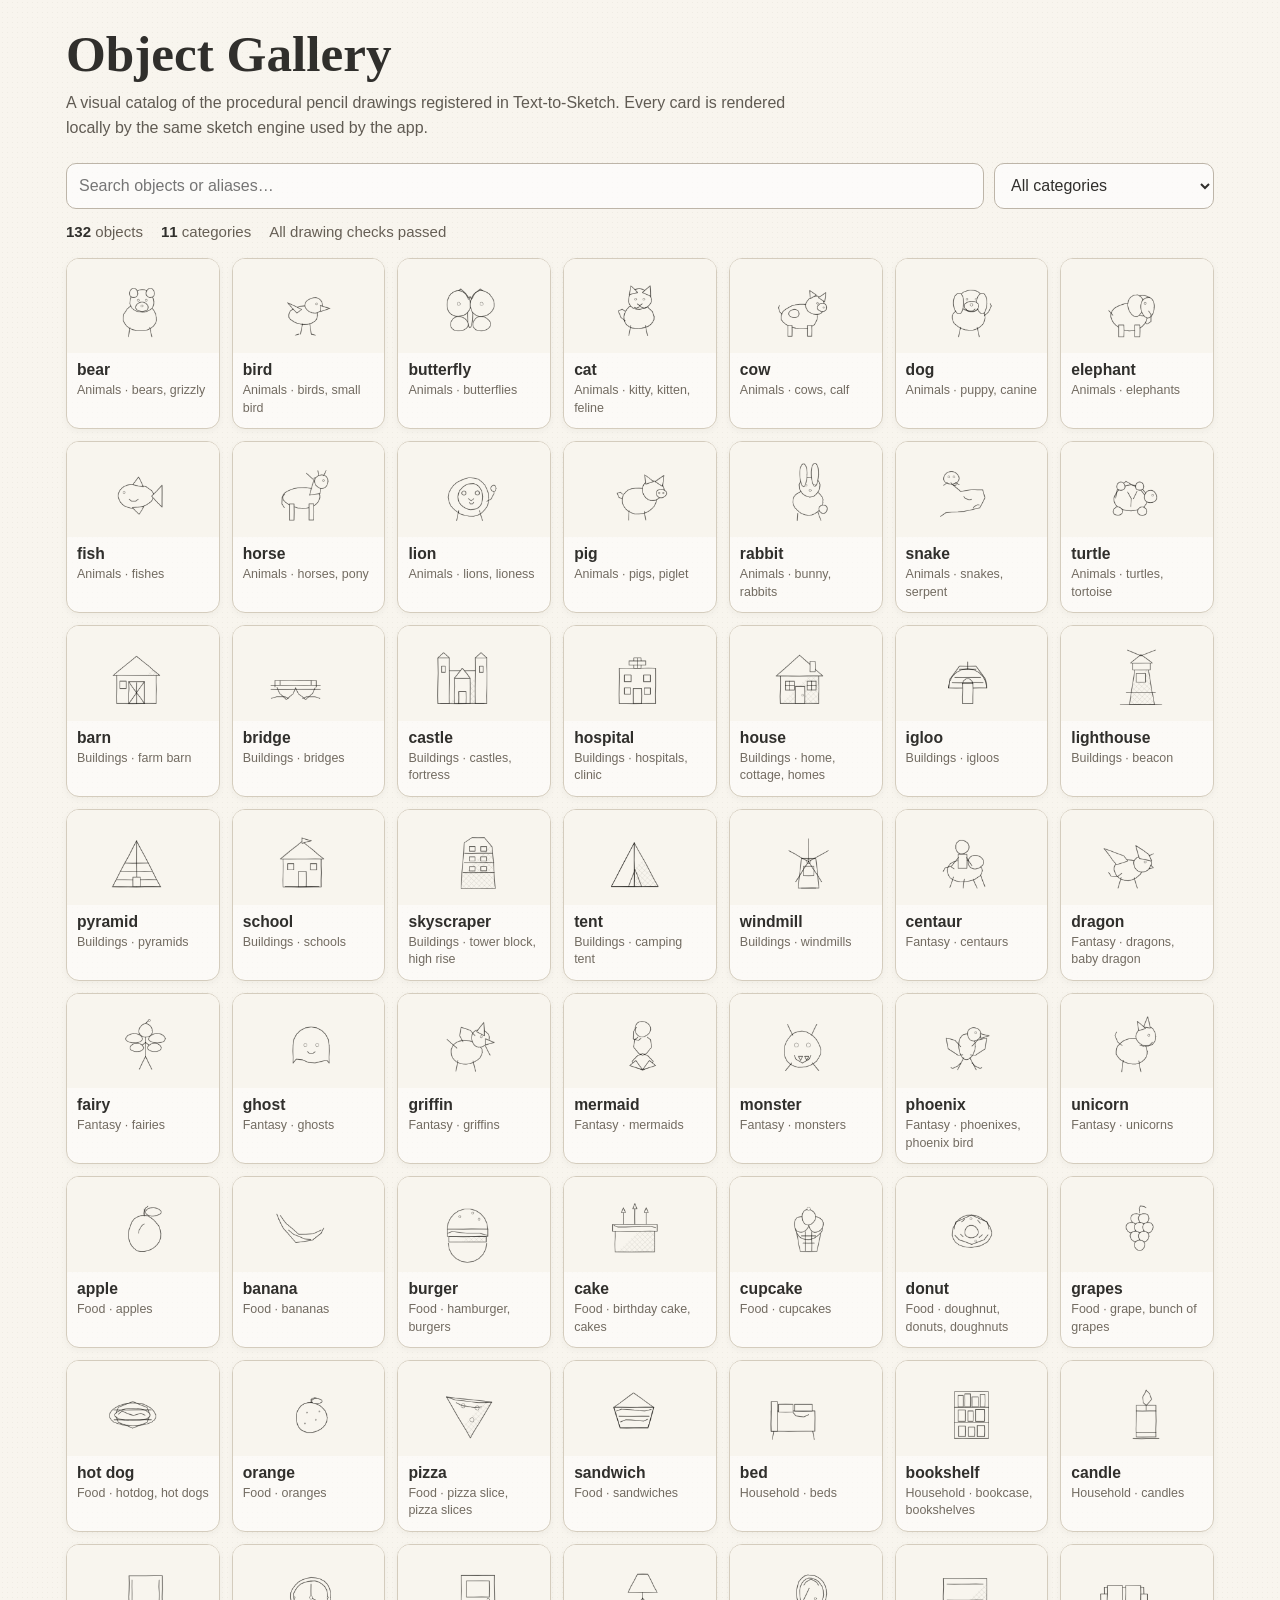
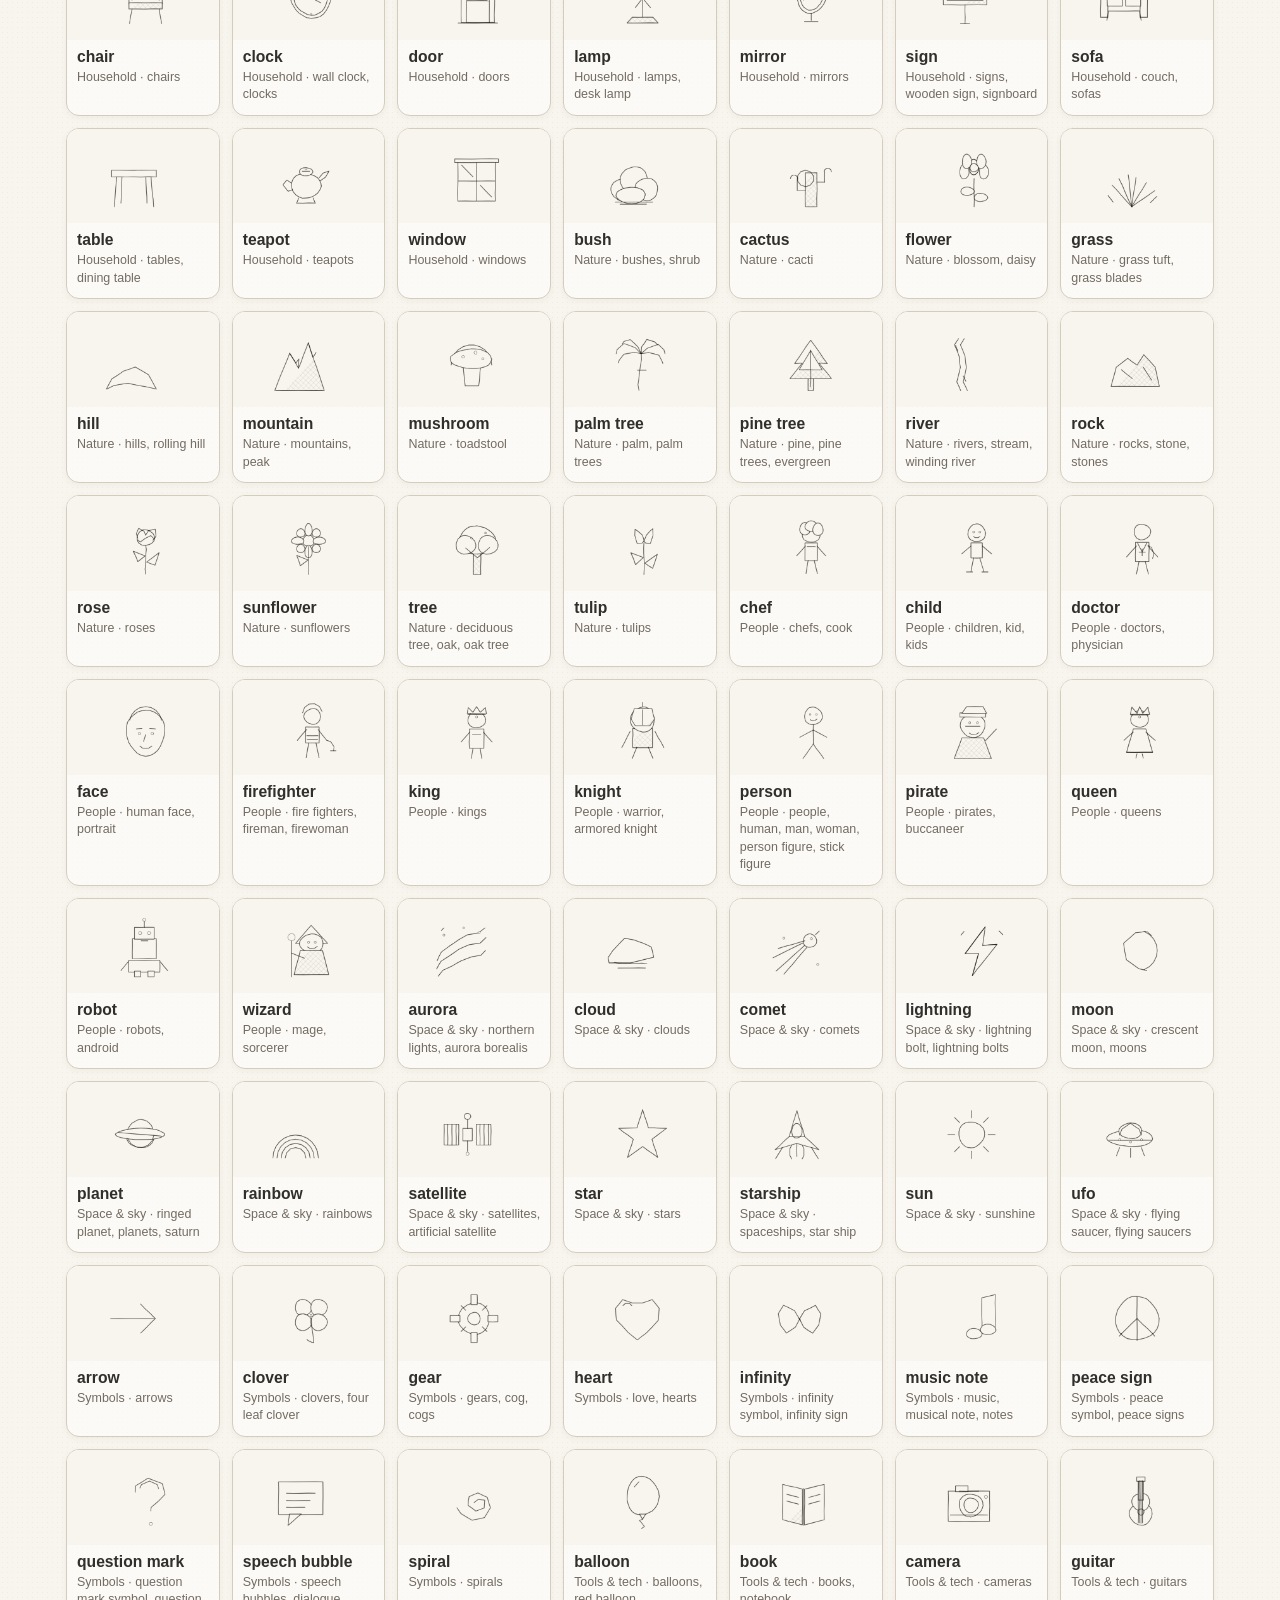
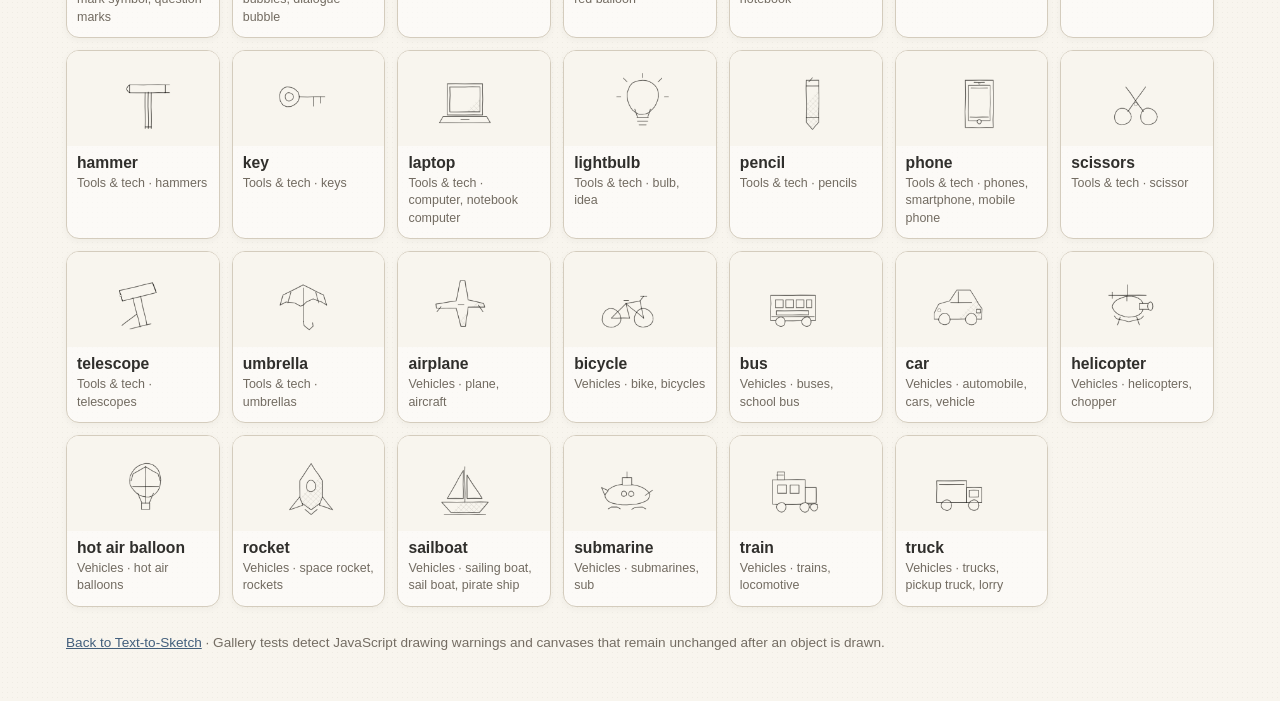
==== gallery.html @ 75f42b99 "Extract uploaded ZIP archives" ====
<!doctype html>
<html lang="en">
<head>
  <!-- gallery.html — visual catalog and drawing smoke-test for registered objects. -->
  <meta charset="utf-8">
  <meta name="viewport" content="width=device-width, initial-scale=1, viewport-fit=cover">
  <meta name="theme-color" content="#f8f5ee">
  <meta name="description" content="Browse the hand-drawn procedural object library included with Text-to-Sketch.">
  <title>Text-to-Sketch — Object Gallery</title>
  <style>
    :root {
      color-scheme: light;
      font-family: -apple-system, BlinkMacSystemFont, "Segoe UI", sans-serif;
      color: #302f2c;
      background: #f8f5ee;
    }
    * { box-sizing: border-box; }
    body {
      margin: 0;
      min-height: 100vh;
      background-color: #f8f5ee;
      background-image: radial-gradient(rgba(92, 78, 58, 0.055) 0.55px, transparent 0.55px);
      background-size: 5px 5px;
    }
    main { width: min(1180px, 100%); margin: 0 auto; padding: 24px 16px 48px; }
    header { margin-bottom: 22px; }
    h1 { margin: 0 0 8px; font-family: Georgia, "Times New Roman", serif; font-size: clamp(2rem, 7vw, 3.2rem); font-weight: 600; }
    .intro { max-width: 720px; margin: 0; color: #605b53; line-height: 1.55; }
    .toolbar { display: grid; grid-template-columns: minmax(0, 1fr) minmax(150px, 220px); gap: 10px; margin: 20px 0 14px; }
    input, select {
      width: 100%; min-height: 46px; border: 1px solid #bdb5a8; border-radius: 10px;
      padding: 10px 12px; background: rgba(255,255,255,.65); color: #302f2c; font: inherit;
    }
    input:focus, select:focus, a:focus-visible { outline: 3px solid #617f9f; outline-offset: 2px; }
    .summary { display: flex; flex-wrap: wrap; gap: 8px 18px; align-items: center; margin: 0 0 18px; color: #665f55; font-size: .94rem; }
    .summary strong { color: #302f2c; font-variant-numeric: tabular-nums; }
    .gallery { display: grid; grid-template-columns: repeat(auto-fill, minmax(148px, 1fr)); gap: 12px; }
    .object-card {
      min-width: 0; overflow: hidden; border: 1px solid #d4ccbd; border-radius: 13px;
      background: rgba(255,255,255,.56); box-shadow: 0 2px 7px rgba(48, 41, 30, .045);
    }
    .object-card canvas { display: block; width: 100%; height: auto; aspect-ratio: 240 / 150; background: #f8f5ee; }
    .card-copy { padding: 8px 10px 11px; }
    .card-copy h2 { margin: 0 0 3px; font-size: .98rem; font-weight: 650; overflow-wrap: anywhere; }
    .card-copy p { margin: 0; color: #726b61; font-size: .78rem; line-height: 1.4; overflow-wrap: anywhere; }
    .failed { border-color: #a7463c; background: #fff4f0; }
    .failed .card-copy p { color: #8a3028; }
    .empty { padding: 26px 12px; color: #665f55; text-align: center; border: 1px dashed #bdb5a8; border-radius: 12px; }
    footer { margin-top: 26px; color: #746d63; font-size: .85rem; line-height: 1.5; }
    footer a { color: #435f7c; }
    @media (max-width: 520px) {
      main { padding: 18px 12px 32px; }
      .toolbar { grid-template-columns: 1fr; }
      .gallery { grid-template-columns: repeat(2, minmax(0, 1fr)); gap: 9px; }
      .card-copy { padding: 7px 8px 9px; }
    }
    @media (prefers-reduced-motion: no-preference) {
      .object-card { transition: transform 120ms ease, box-shadow 120ms ease; }
      .object-card:hover { transform: translateY(-2px); box-shadow: 0 5px 14px rgba(48, 41, 30, .08); }
    }
  </style>
</head>
<body>
  <main>
    <header>
      <h1>Object Gallery</h1>
      <p class="intro">A visual catalog of the procedural pencil drawings registered in Text-to-Sketch. Every card is rendered locally by the same sketch engine used by the app.</p>
    </header>

    <div class="toolbar">
      <label>
        <span class="sr-only" style="position:absolute;width:1px;height:1px;padding:0;margin:-1px;overflow:hidden;clip:rect(0,0,0,0);white-space:nowrap;border:0">Search object names and aliases</span>
        <input id="search" type="search" placeholder="Search objects or aliases…" autocomplete="off">
      </label>
      <label>
        <span class="sr-only" style="position:absolute;width:1px;height:1px;padding:0;margin:-1px;overflow:hidden;clip:rect(0,0,0,0);white-space:nowrap;border:0">Filter by category</span>
        <select id="category">
          <option value="all">All categories</option>
          <option value="nature">Nature</option>
          <option value="animals">Animals</option>
          <option value="people">People</option>
          <option value="buildings">Buildings</option>
          <option value="vehicles">Vehicles</option>
          <option value="food">Food</option>
          <option value="household">Household</option>
          <option value="tools-tech">Tools &amp; tech</option>
          <option value="space-sky">Space &amp; sky</option>
          <option value="symbols">Symbols</option>
          <option value="fantasy">Fantasy</option>
        </select>
      </label>
    </div>

    <div class="summary" aria-live="polite">
      <span><strong id="object-count">0</strong> objects</span>
      <span><strong id="category-count">0</strong> categories</span>
      <span id="test-status">Preparing drawing checks…</span>
    </div>

    <section id="gallery" class="gallery" aria-label="Registered sketch objects"></section>
    <section id="failures" aria-live="polite" hidden>
      <h2>Drawing checks to review</h2>
      <ul id="failure-list"></ul>
    </section>

    <footer>
      <a href="./index.html">Back to Text-to-Sketch</a>
      <span aria-hidden="true"> · </span>
      Gallery tests detect JavaScript drawing warnings and canvases that remain unchanged after an object is drawn.
    </footer>
  </main>

  <!-- Keep classic scripts in the same dependency order as index.html. -->
  <script src="./sketchEngine.js"></script>
  <script src="./strokeFont.js"></script>
  <script src="./objects.js"></script>
  <script src="./library/nature.js"></script>
  <script src="./library/animals.js"></script>
  <script src="./library/people.js"></script>
  <script src="./library/buildings.js"></script>
  <script src="./library/vehicles.js"></script>
  <script src="./library/food.js"></script>
  <script src="./library/household.js"></script>
  <script src="./library/tools-tech.js"></script>
  <script src="./library/space-sky.js"></script>
  <script src="./library/symbols.js"></script>
  <script src="./library/fantasy.js"></script>
  <script src="./parser.js"></script>
  <script src="./layout.js"></script>
  <script>
    (function () {
      'use strict';
      const S = window.Sketchbook;
      const grid = document.getElementById('gallery');
      const search = document.getElementById('search');
      const category = document.getElementById('category');
      const objectCount = document.getElementById('object-count');
      const categoryCount = document.getElementById('category-count');
      const testStatus = document.getElementById('test-status');
      const failuresPanel = document.getElementById('failures');
      const failureList = document.getElementById('failure-list');
      const categoryNames = {
        nature: 'Nature', animals: 'Animals', people: 'People', buildings: 'Buildings',
        vehicles: 'Vehicles', food: 'Food', household: 'Household', 'tools-tech': 'Tools & tech',
        'space-sky': 'Space & sky', symbols: 'Symbols', fantasy: 'Fantasy'
      };
      const defs = Array.from(S.objects.values()).sort(function (a, b) {
        return a.category.localeCompare(b.category) || a.id.localeCompare(b.id);
      });
      const failures = [];

      function drawCard(def) {
        const card = document.createElement('article');
        card.className = 'object-card';
        const canvas = document.createElement('canvas');
        canvas.width = 240;
        canvas.height = 150;
        canvas.setAttribute('role', 'img');
        canvas.setAttribute('aria-label', 'Pencil drawing of ' + def.id.replace(/-/g, ' '));
        const copy = document.createElement('div');
        copy.className = 'card-copy';
        const title = document.createElement('h2');
        title.textContent = def.id.replace(/-/g, ' ');
        const detail = document.createElement('p');
        const aliases = (def.aliases || []).filter(function (alias) { return alias !== def.id.replace(/-/g, ' '); });
        detail.textContent = (categoryNames[def.category] || def.category) + (aliases.length ? ' · ' + aliases.join(', ') : '');
        copy.appendChild(title);
        copy.appendChild(detail);
        card.appendChild(canvas);
        card.appendChild(copy);

        const ctx = canvas.getContext('2d', { willReadFrequently: true });
        const engine = new S.SketchEngine(ctx, 240, 150, S.hash(def.id));
        engine.clear();
        const before = ctx.getImageData(0, 0, canvas.width, canvas.height).data;
        const previousWarn = console.warn;
        let warning = '';
        console.warn = function () {
          warning = Array.from(arguments).map(String).join(' ');
          previousWarn.apply(console, arguments);
        };
        try {
          const fit = Math.min(0.82, 190 / Math.max(35, def.aspect * 100), 104 / 100);
          S.drawObject(engine, def, 120, 124, fit, S.hash(def.id + '|gallery'), {});
        } catch (error) {
          warning = error && error.message ? error.message : String(error);
        } finally {
          console.warn = previousWarn;
        }

        const after = ctx.getImageData(0, 0, canvas.width, canvas.height).data;
        let changed = 0;
        for (let i = 0; i < after.length; i += 4) {
          if (Math.abs(after[i] - before[i]) + Math.abs(after[i + 1] - before[i + 1]) + Math.abs(after[i + 2] - before[i + 2]) > 8) changed += 1;
        }
        if (warning || changed < 4) {
          card.classList.add('failed');
          const issue = warning ? 'Drawing warning: ' + warning : 'No visible pixels changed.';
          detail.textContent += ' · CHECK: ' + issue;
          failures.push({ id: def.id, issue: issue });
        }
        return card;
      }

      defs.forEach(function (def) { grid.appendChild(drawCard(def)); });
      objectCount.textContent = String(defs.length);
      categoryCount.textContent = String(new Set(defs.map(function (def) { return def.category; })).size);
      if (failures.length) {
        testStatus.textContent = failures.length + ' item(s) need review';
        failuresPanel.hidden = false;
        failures.forEach(function (failure) {
          const li = document.createElement('li');
          li.textContent = failure.id + ': ' + failure.issue;
          failureList.appendChild(li);
        });
      } else {
        testStatus.textContent = 'All drawing checks passed';
      }

      function applyFilters() {
        const term = search.value.trim().toLowerCase();
        const selectedCategory = category.value;
        let visible = 0;
        Array.from(grid.children).forEach(function (card, index) {
          const def = defs[index];
          const matchesCategory = selectedCategory === 'all' || def.category === selectedCategory;
          const searchText = [def.id, ...(def.aliases || []), def.category].join(' ').toLowerCase();
          const matchesSearch = !term || searchText.includes(term);
          card.hidden = !(matchesCategory && matchesSearch);
          if (!card.hidden) visible += 1;
        });
        objectCount.textContent = String(visible);
        let empty = document.getElementById('empty-state');
        if (!visible) {
          if (!empty) {
            empty = document.createElement('p');
            empty.id = 'empty-state';
            empty.className = 'empty';
            empty.textContent = 'No objects match that search.';
            grid.insertAdjacentElement('afterend', empty);
          }
        } else if (empty) {
          empty.remove();
        }
      }
      search.addEventListener('input', applyFilters);
      category.addEventListener('change', applyFilters);
    })();
  </script>
</body>
</html>
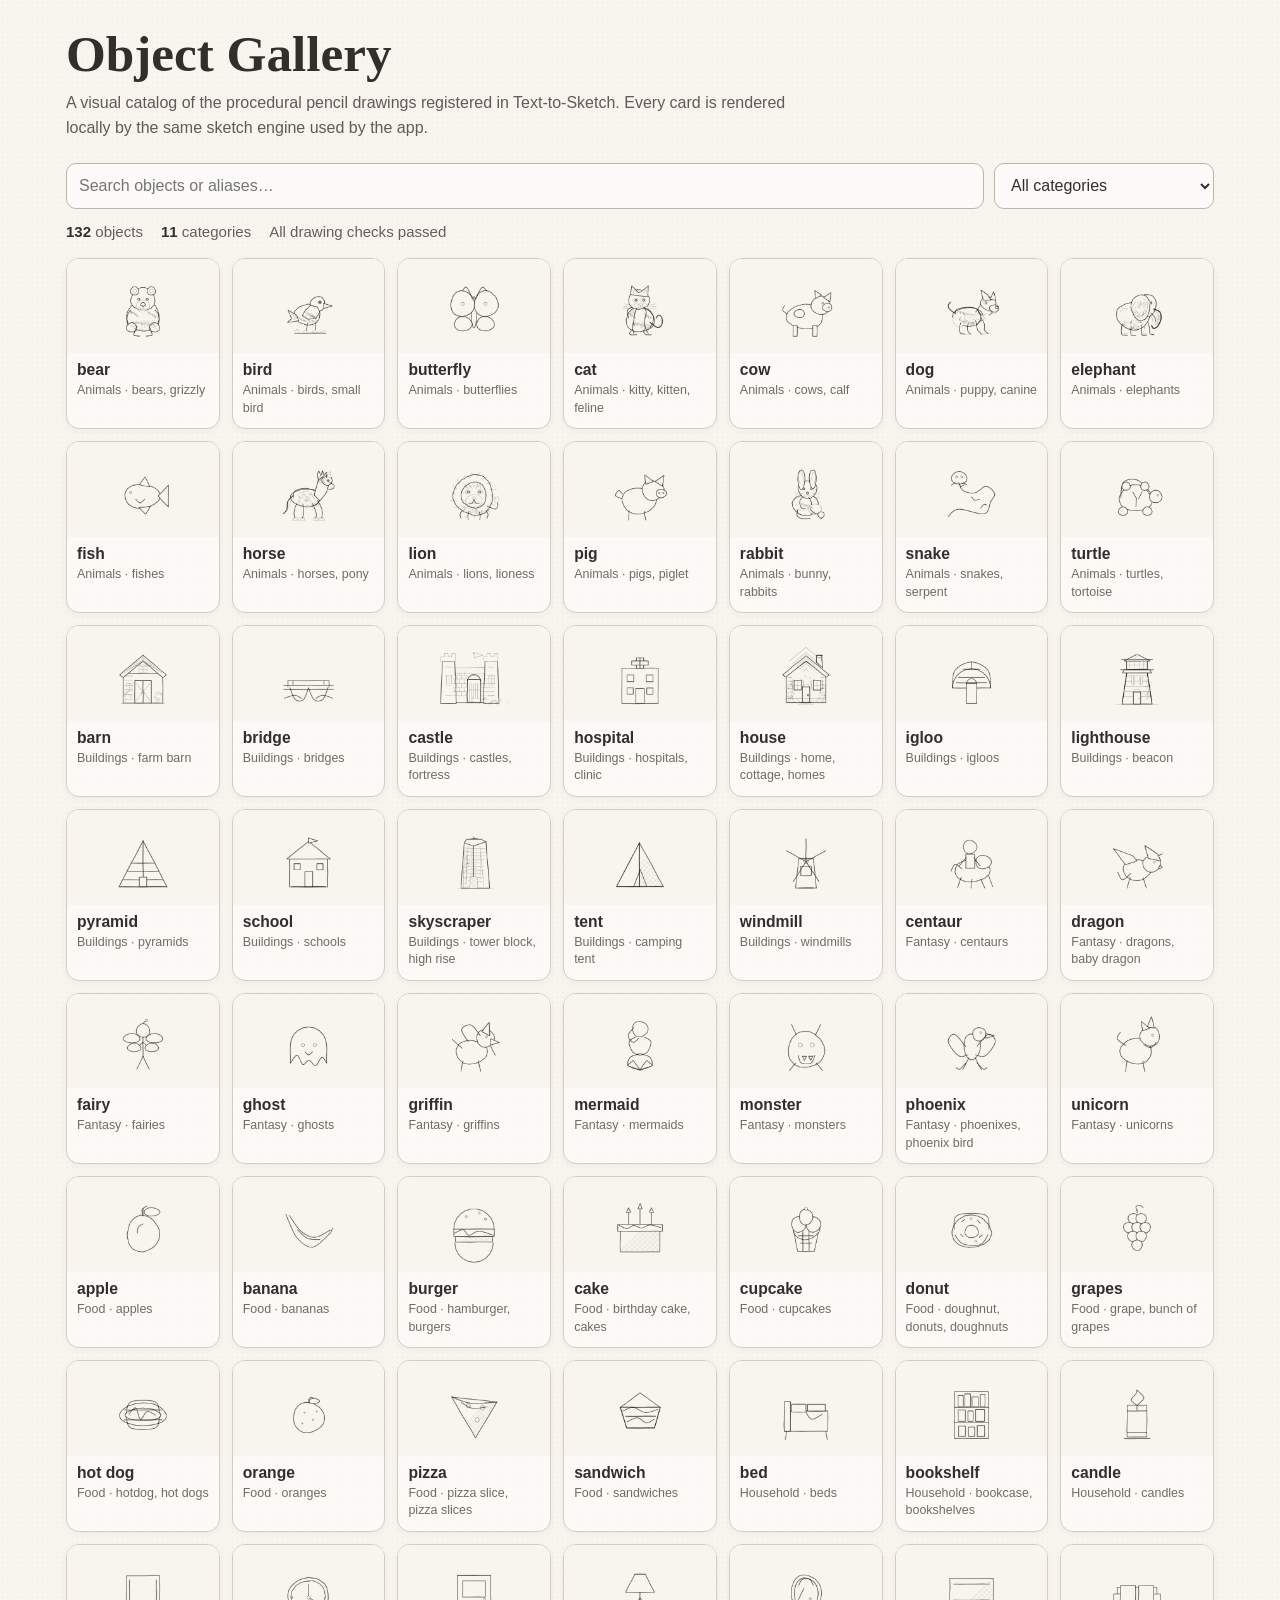
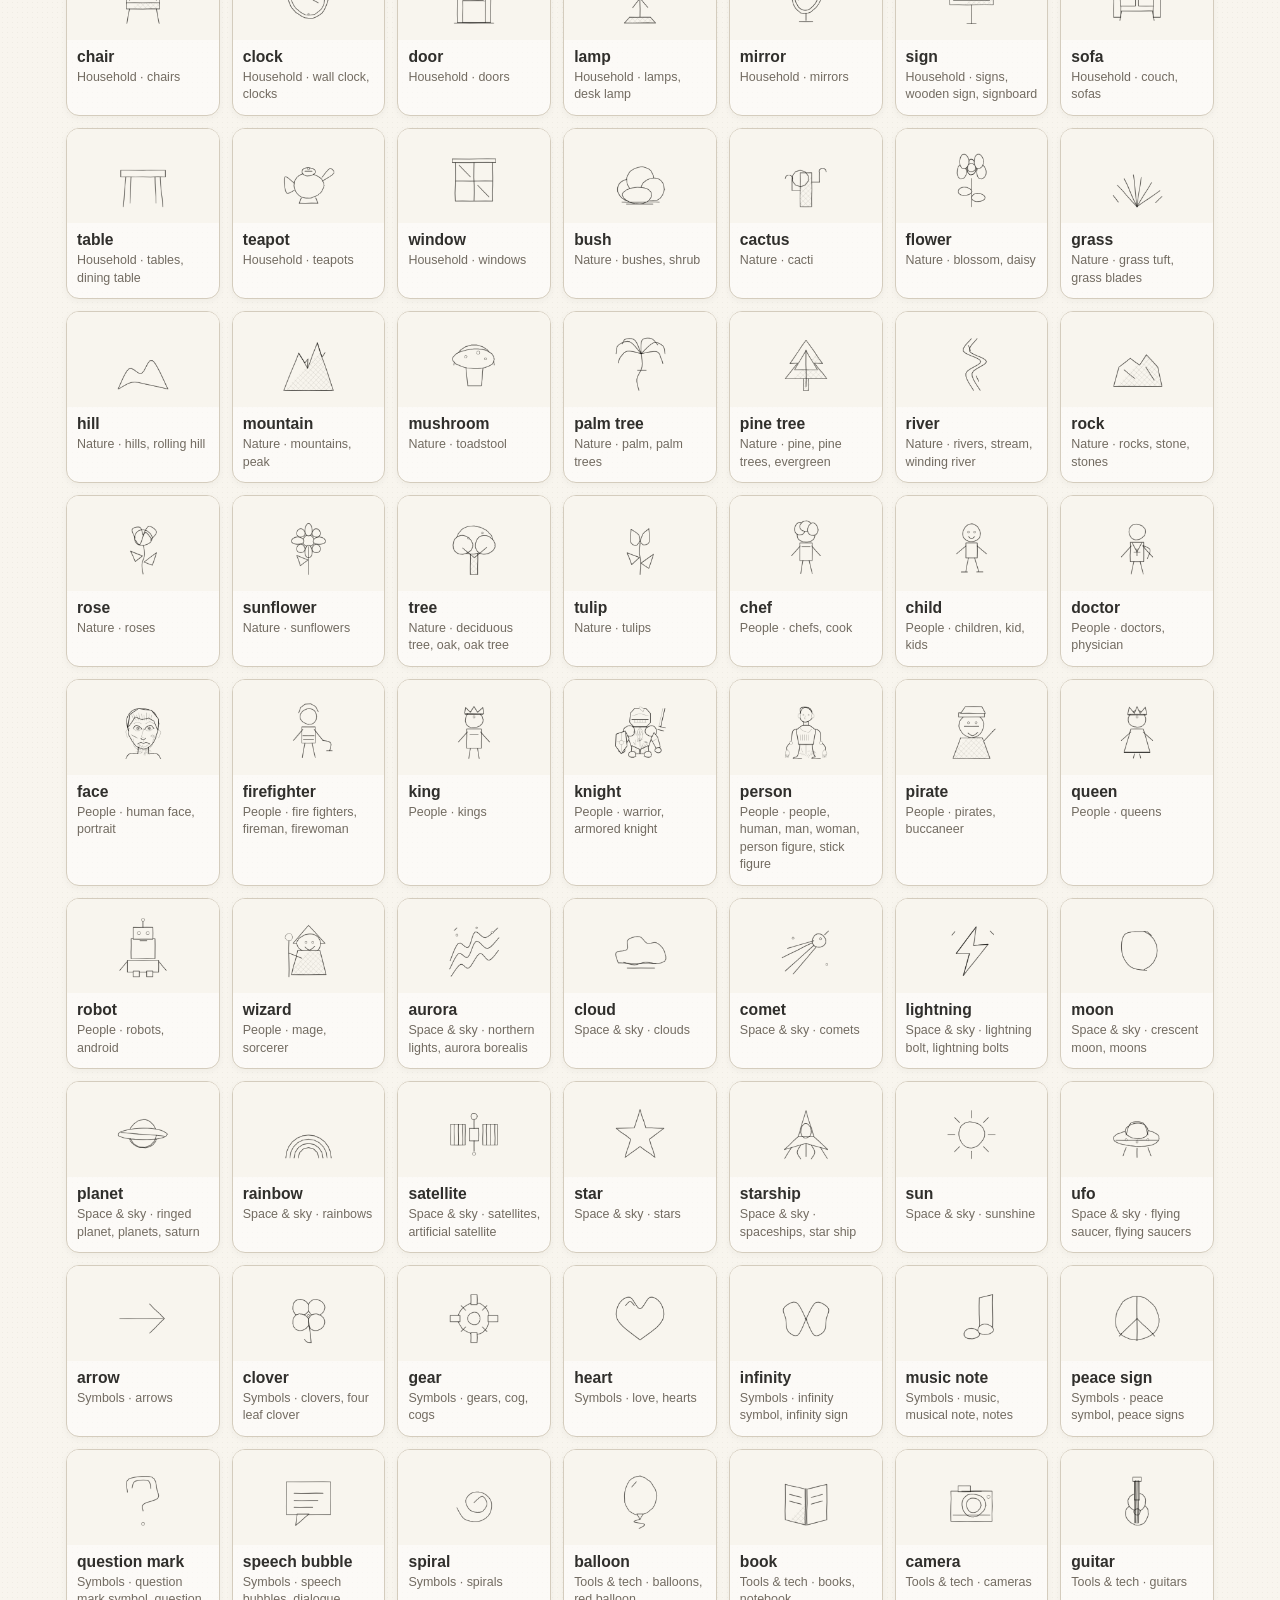
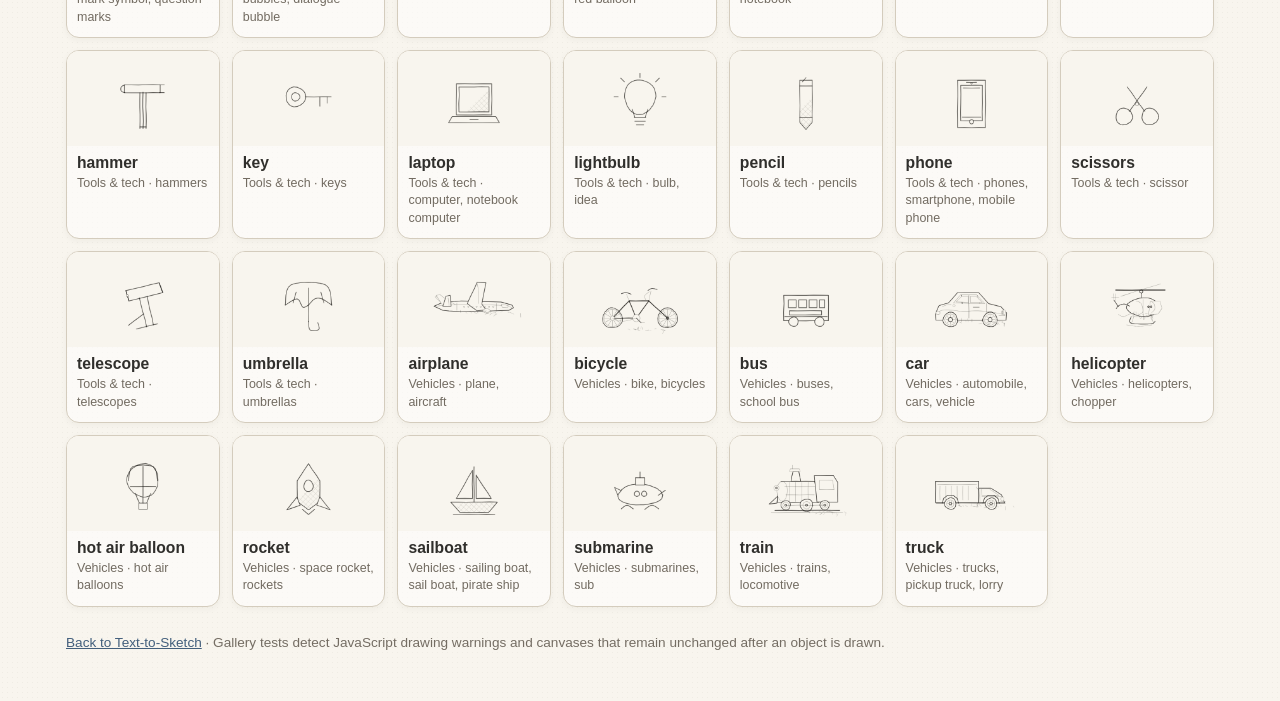
==== commit 2ff6f049: "Extract uploaded ZIP archives" ====
--- a/gallery.html
+++ b/gallery.html
@@ -125,6 +125,7 @@
   <script src="./library/space-sky.js"></script>
   <script src="./library/symbols.js"></script>
   <script src="./library/fantasy.js"></script>
+  <script src="./library/detail-art.js"></script>
   <script src="./parser.js"></script>
   <script src="./layout.js"></script>
   <script>
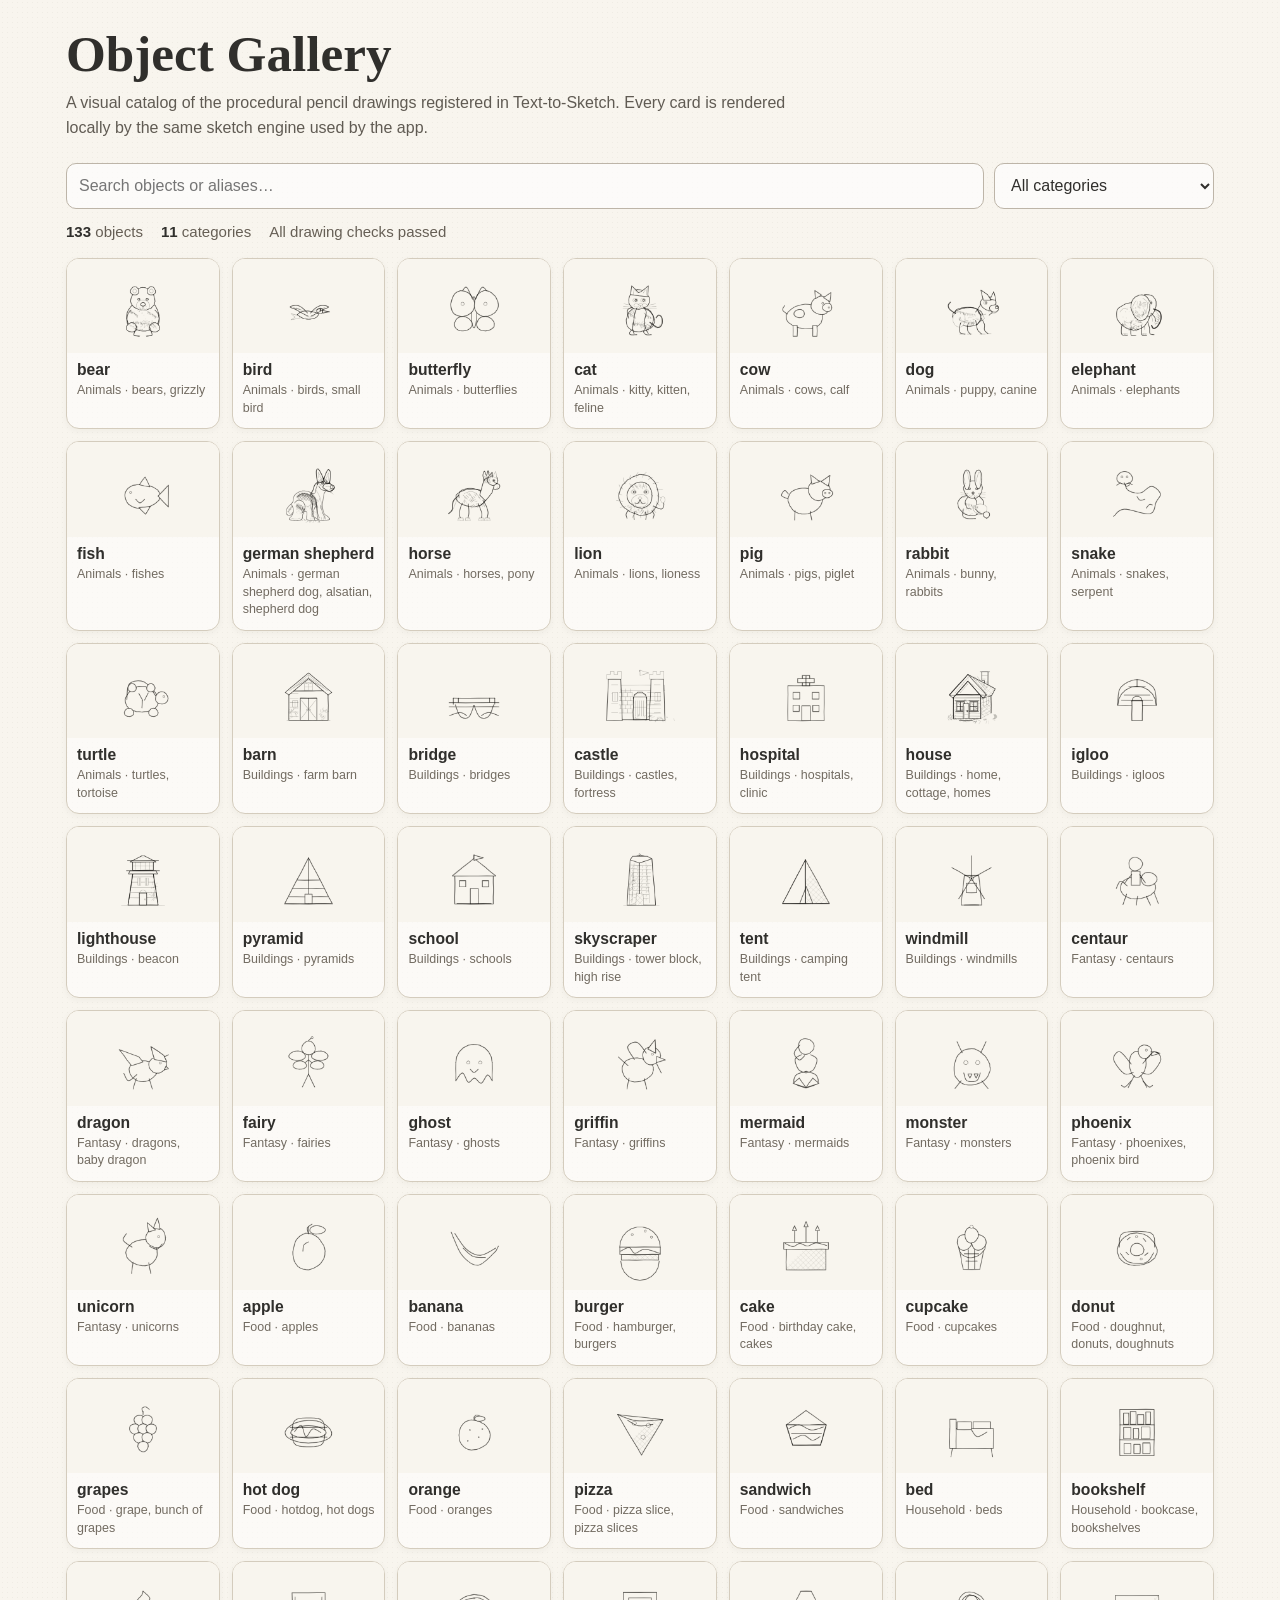
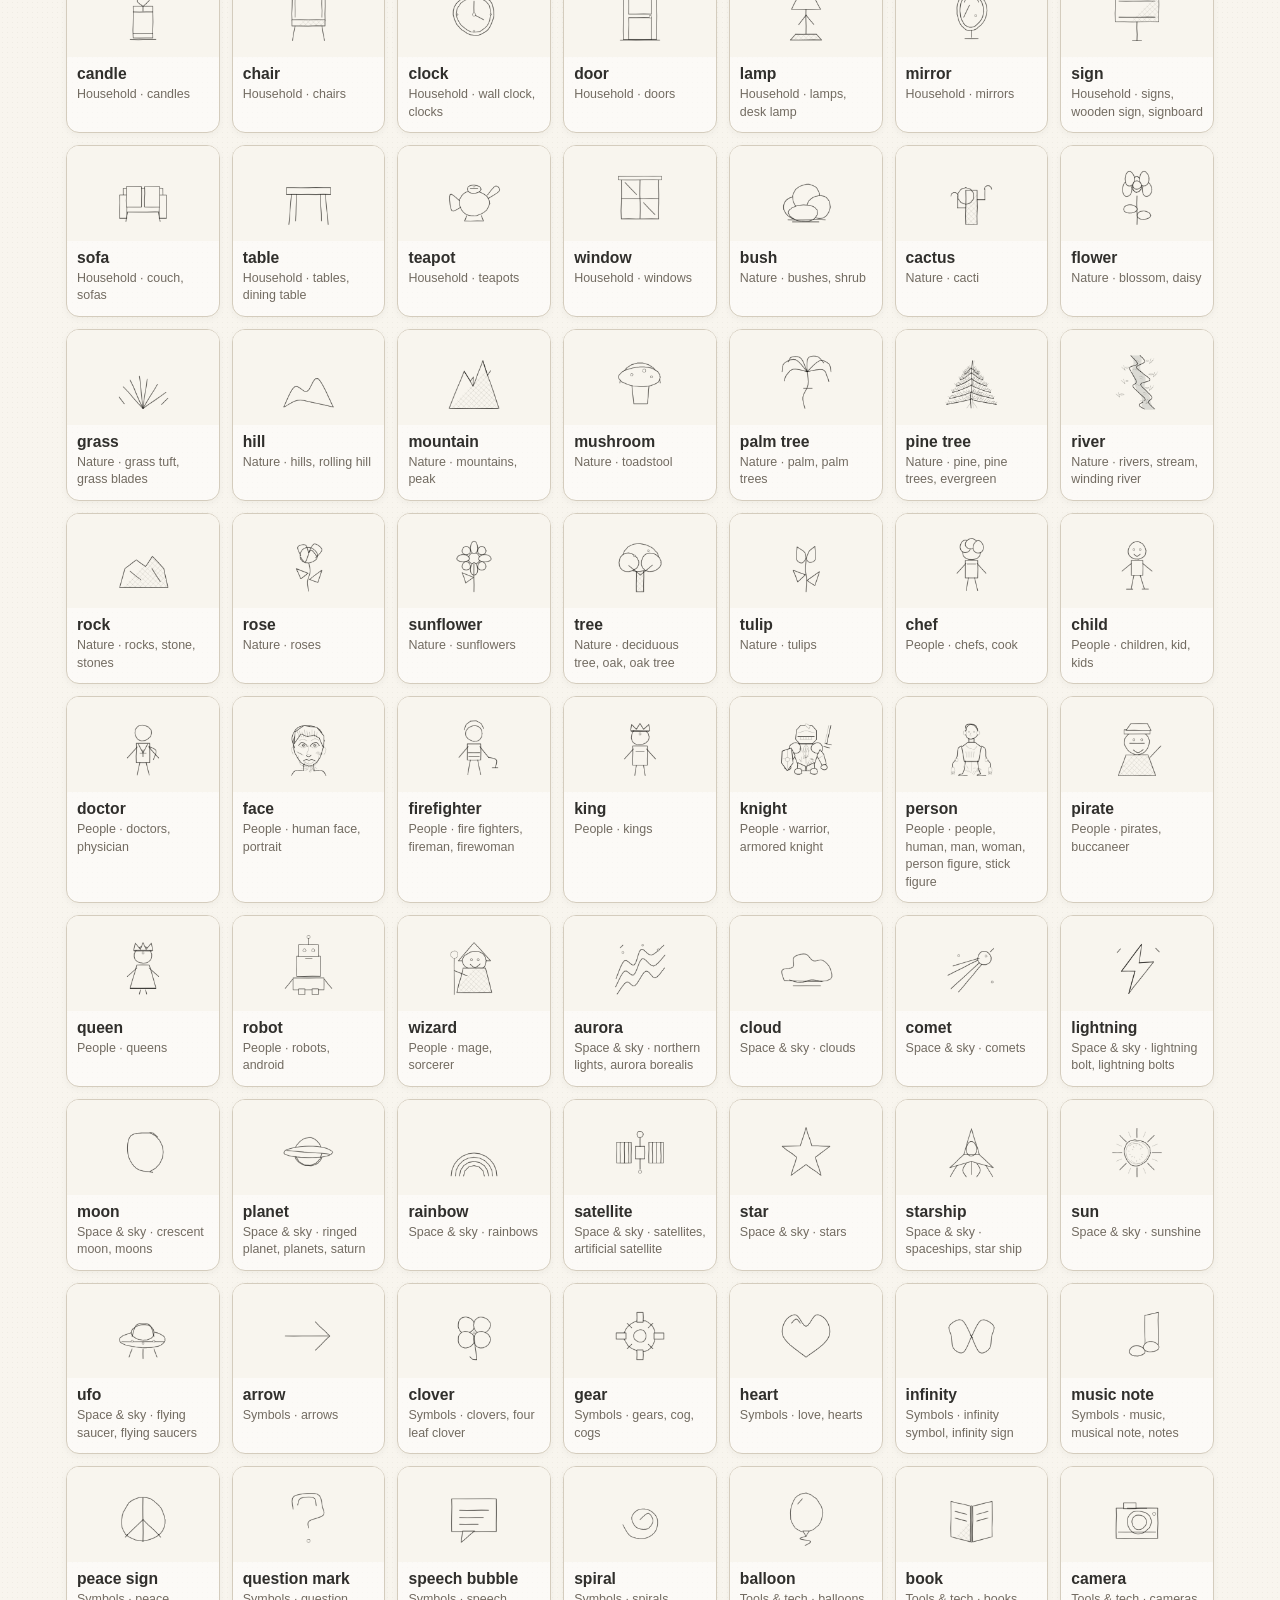
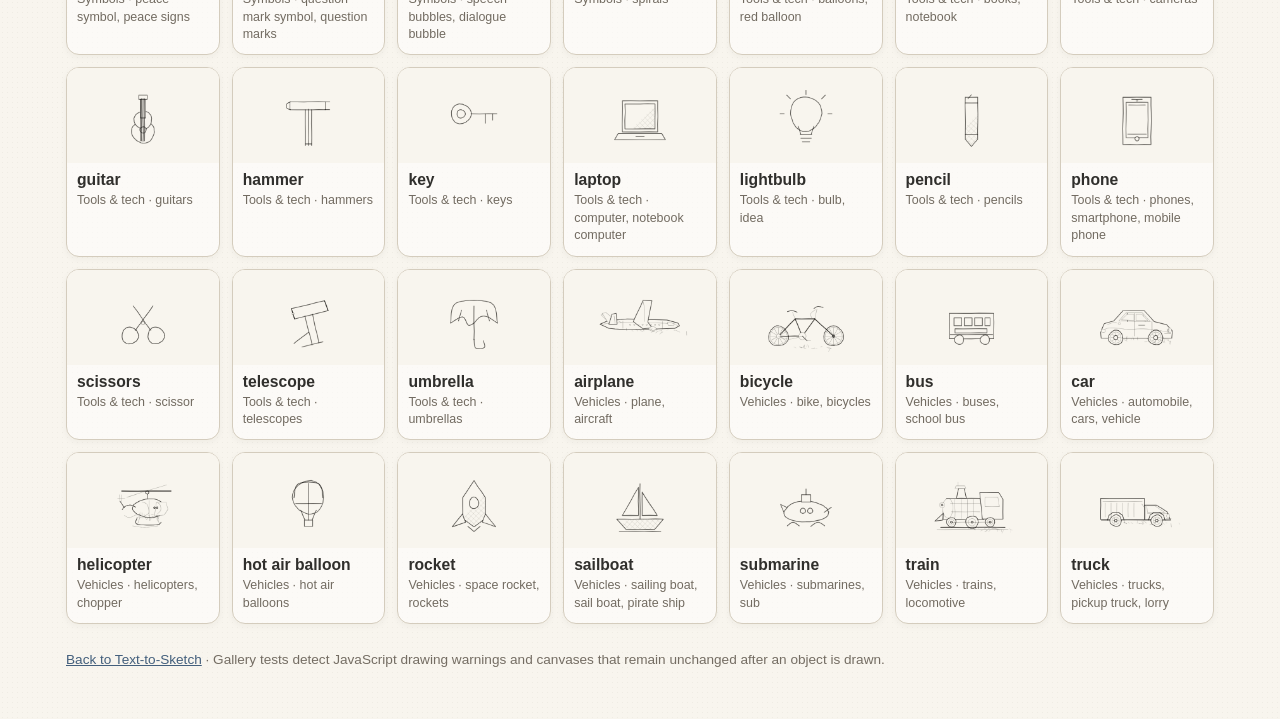
==== commit 25297710: "Extract uploaded ZIP archives" ====
--- a/gallery.html
+++ b/gallery.html
@@ -126,6 +126,8 @@
   <script src="./library/symbols.js"></script>
   <script src="./library/fantasy.js"></script>
   <script src="./library/detail-art.js"></script>
+  <script src="./illustration-tools.js"></script>
+  <script src="./library/advanced-illustrations.js"></script>
   <script src="./parser.js"></script>
   <script src="./layout.js"></script>
   <script>
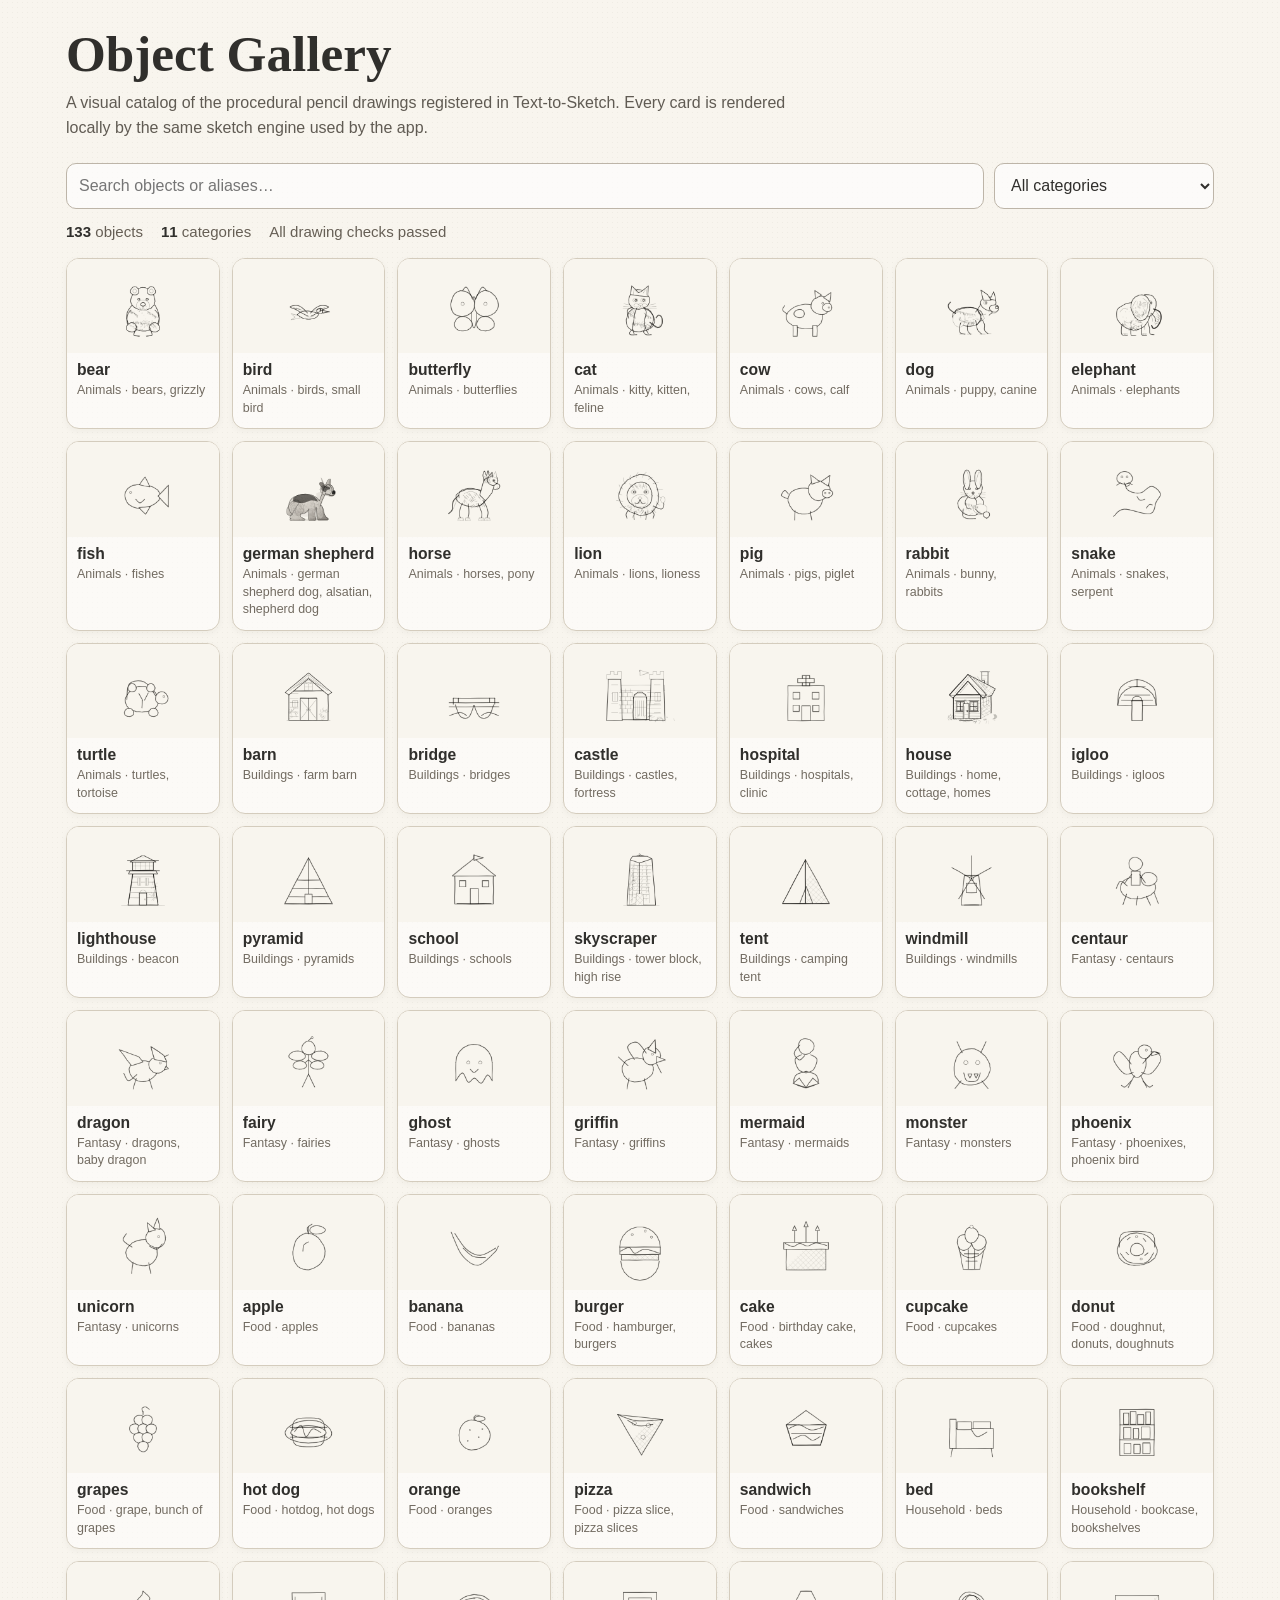
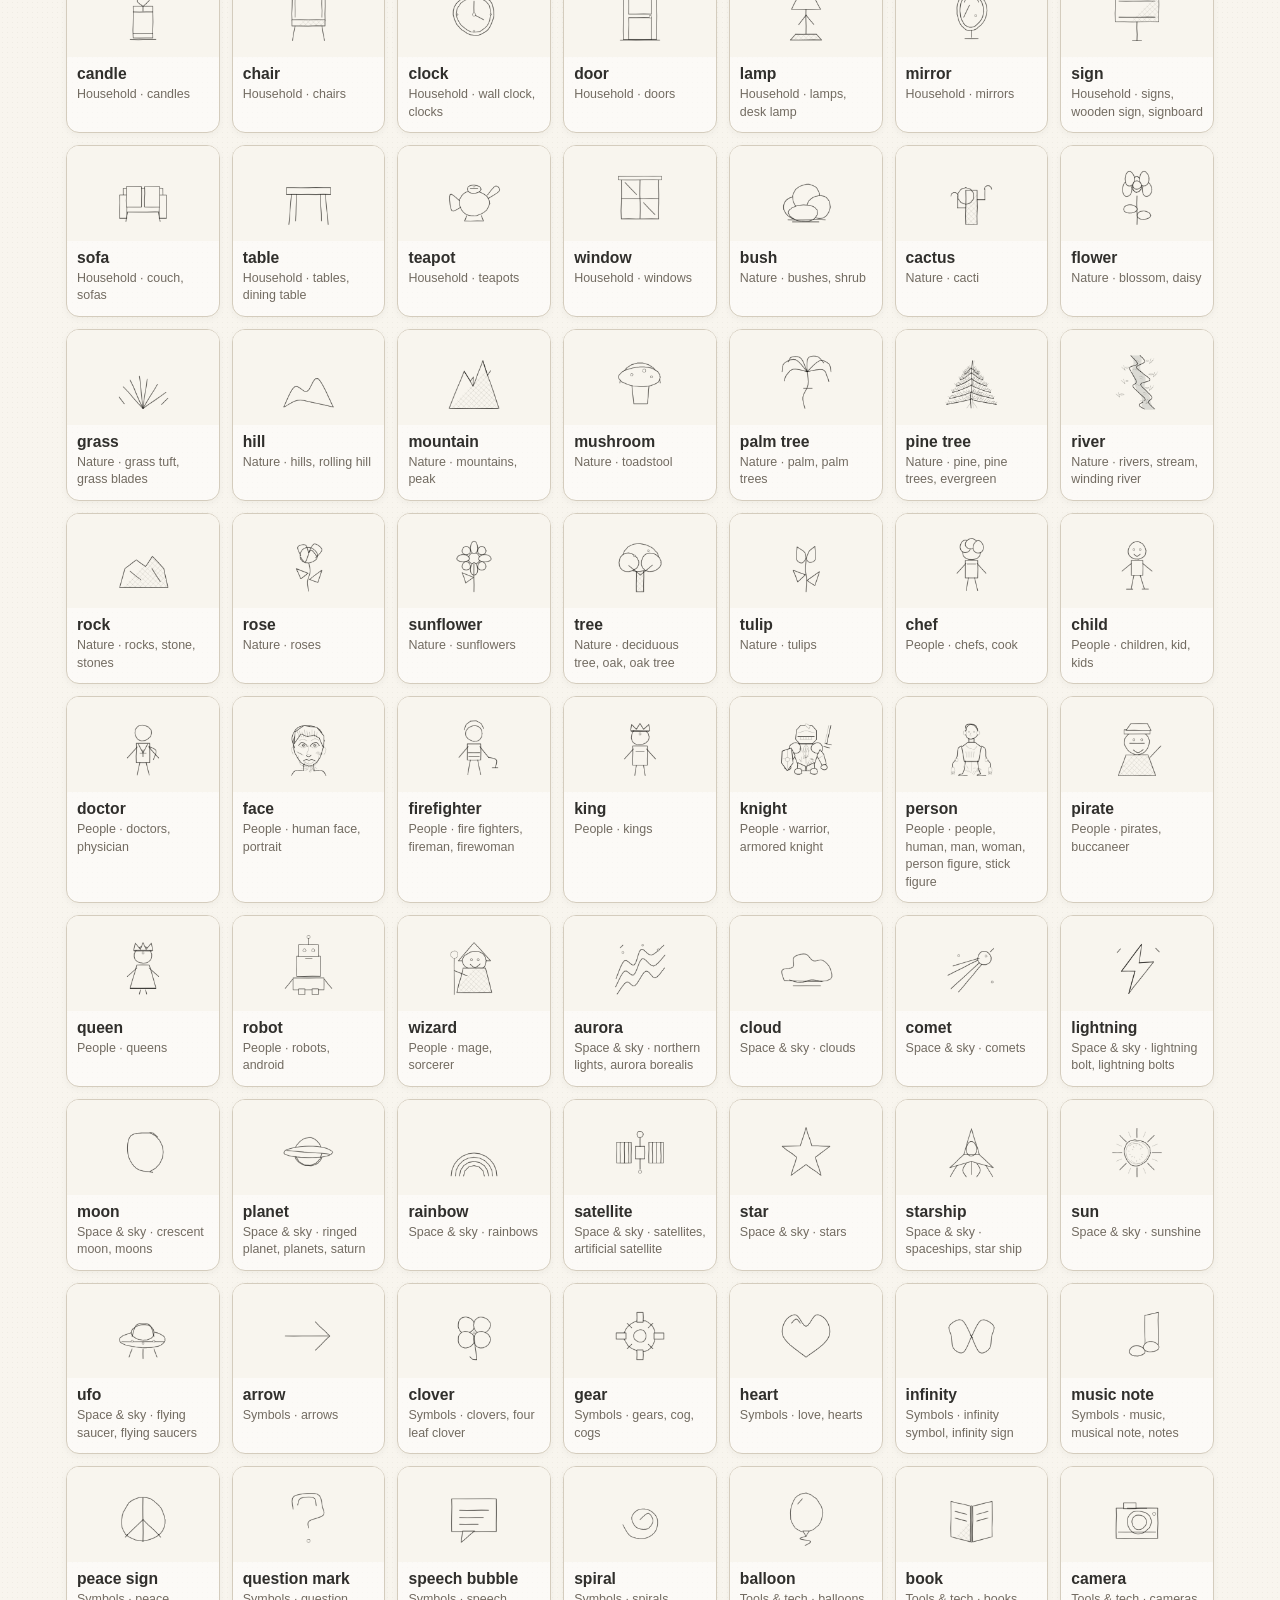
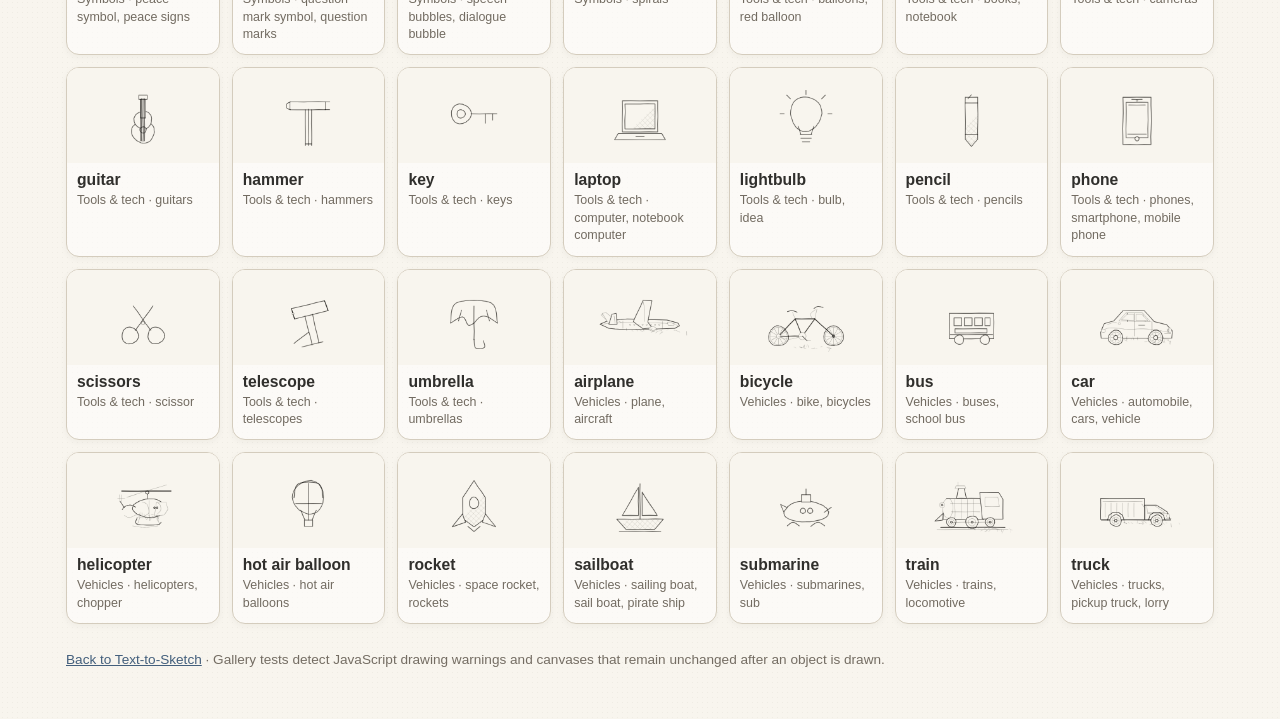
==== commit f78a7662: "Extract uploaded ZIP archives" ====
--- a/gallery.html
+++ b/gallery.html
@@ -128,6 +128,8 @@
   <script src="./library/detail-art.js"></script>
   <script src="./illustration-tools.js"></script>
   <script src="./library/advanced-illustrations.js"></script>
+  <script src="./visual-engine.js"></script>
+  <script src="./library/animal-illustrator.js"></script>
   <script src="./parser.js"></script>
   <script src="./layout.js"></script>
   <script>
